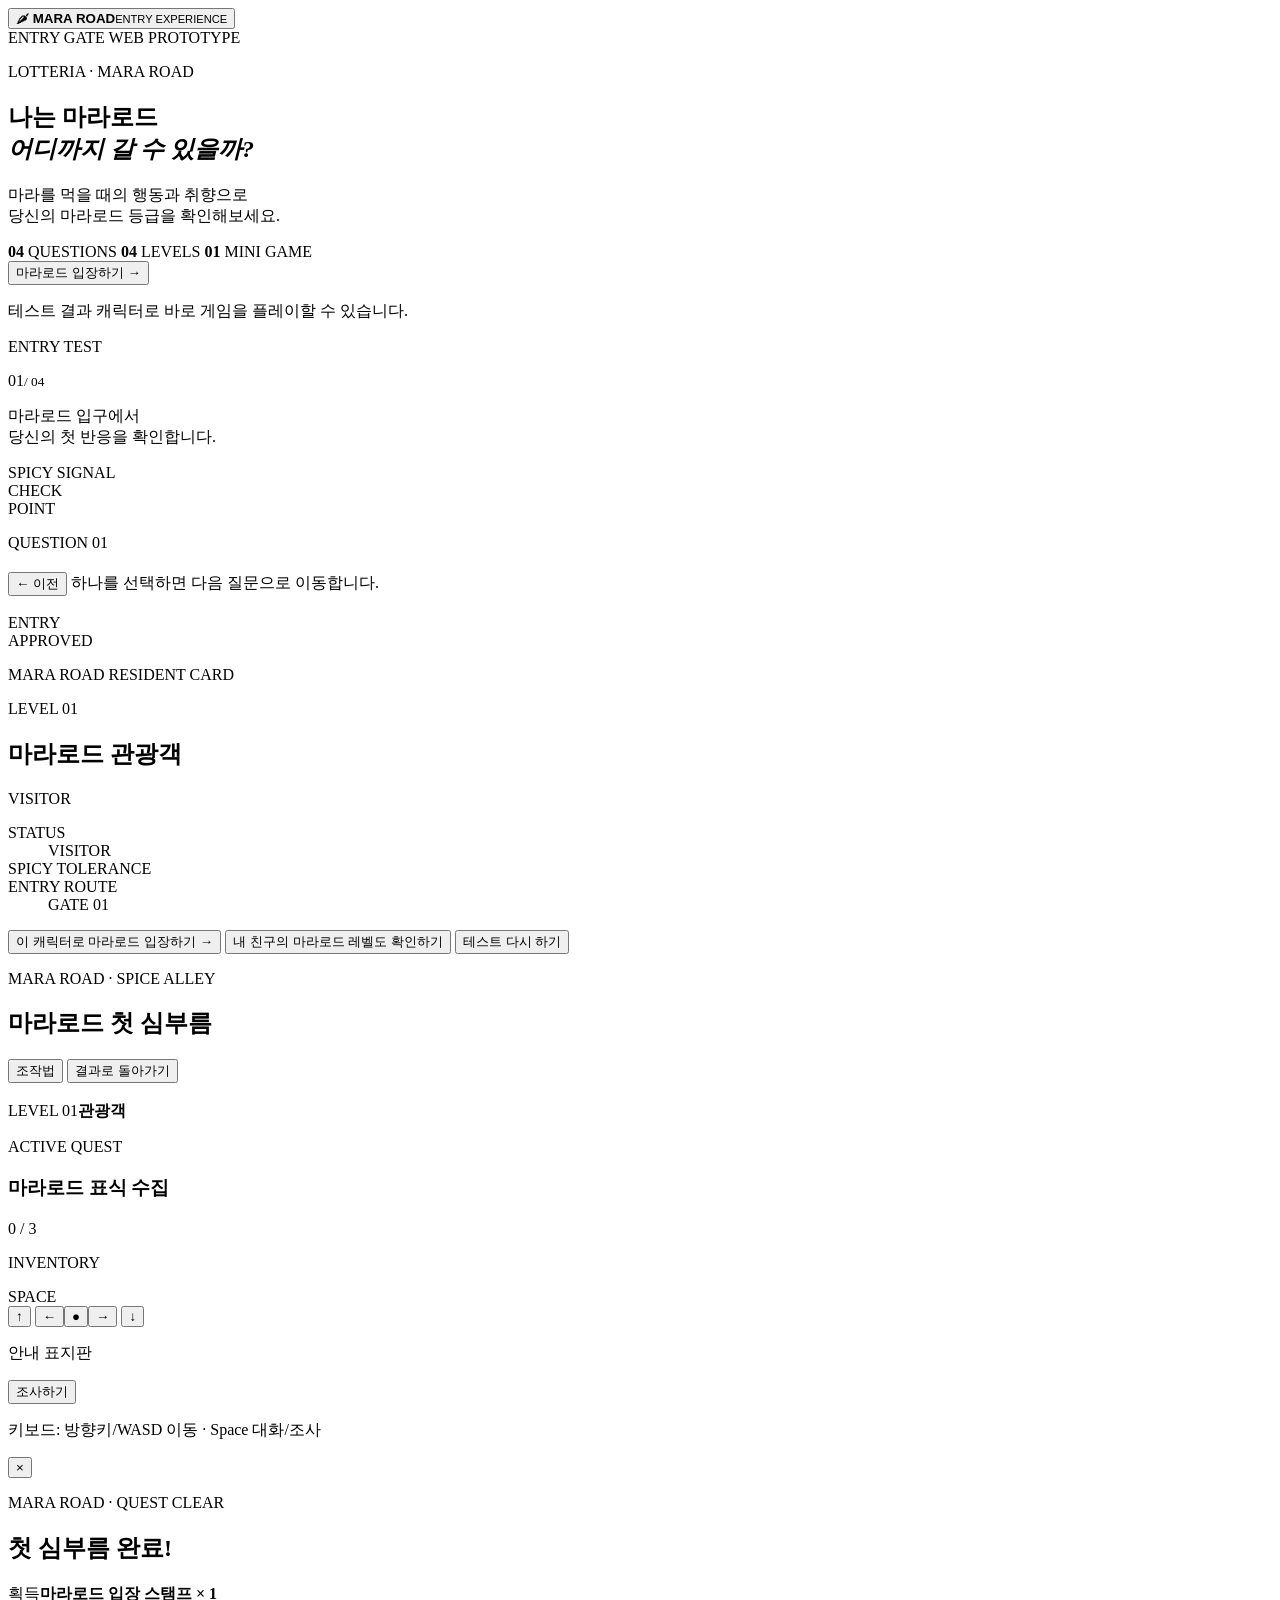
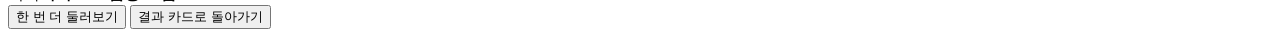
==== mara-road/index.html @ 99ba0448 "Add Mara Road test and game entry page" ====
<!doctype html>
<html lang="ko">
<head>
  <meta charset="utf-8" />
  <meta name="viewport" content="width=device-width, initial-scale=1, viewport-fit=cover" />
  <meta name="theme-color" content="#210a0a" />
  <meta name="description" content="롯데리아 마라로드 세계관을 테스트와 미니 RPG로 확장한 인터랙티브 프로토타입" />
  <title>마라로드 입장 테스트</title>
  <link rel="icon" href="./icon.svg" type="image/svg+xml" />
  <link rel="stylesheet" href="./styles.css" />
</head>
<body>
  <div class="ambient" aria-hidden="true">
    <span class="ambient__orb ambient__orb--a"></span>
    <span class="ambient__orb ambient__orb--b"></span>
    <span class="ambient__grain"></span>
  </div>

  <main class="app-shell" id="app">
    <header class="topbar">
      <button class="brand" id="brandHome" type="button" aria-label="마라로드 시작 화면으로 이동">
        <span class="brand__mark" aria-hidden="true">🌶</span>
        <span class="brand__text"><b>MARA ROAD</b><small>ENTRY EXPERIENCE</small></span>
      </button>
      <div class="topbar__meta">
        <span id="topStage">ENTRY GATE</span>
        <span class="topbar__dot" aria-hidden="true"></span>
        <span id="soundLabel">WEB PROTOTYPE</span>
      </div>
    </header>

    <section class="screen screen--active" id="screenIntro" data-screen="intro" aria-labelledby="introTitle">
      <div class="hero">
        <div class="hero__city" aria-hidden="true">
          <div class="hero__signs hero__signs--left"><i></i><i></i><i></i></div>
          <div class="hero__signs hero__signs--right"><i></i><i></i><i></i></div>
          <div class="hero__lanterns"><i></i><i></i><i></i><i></i></div>
          <div class="hero__road"></div>
          <div class="hero__gate"></div>
        </div>

        <div class="hero__content">
          <p class="eyebrow">LOTTERIA · MARA ROAD</p>
          <h1 id="introTitle">나는 마라로드<br /><em>어디까지 갈 수 있을까?</em></h1>
          <p class="hero__lead">마라를 먹을 때의 행동과 취향으로<br />당신의 마라로드 등급을 확인해보세요.</p>

          <div class="hero__status" aria-label="테스트 구성">
            <span><b>04</b> QUESTIONS</span>
            <span><b>04</b> LEVELS</span>
            <span><b>01</b> MINI GAME</span>
          </div>

          <button class="btn btn--primary btn--hero" id="startTest" type="button">
            <span>마라로드 입장하기</span>
            <span aria-hidden="true">→</span>
          </button>
          <p class="hero__hint">테스트 결과 캐릭터로 바로 게임을 플레이할 수 있습니다.</p>
        </div>
      </div>
    </section>

    <section class="screen" id="screenQuiz" data-screen="quiz" aria-labelledby="quizQuestion">
      <div class="quiz-layout">
        <aside class="quiz-rail" aria-label="테스트 진행 상황">
          <p class="eyebrow">ENTRY TEST</p>
          <div class="quiz-rail__step"><span id="questionIndexLabel">01</span><small>/ 04</small></div>
          <div class="progress-track" aria-hidden="true"><i id="progressBar"></i></div>
          <p id="quizRailCopy">마라로드 입구에서<br />당신의 첫 반응을 확인합니다.</p>
          <div class="spice-meter" aria-label="현재 응답 강도">
            <span>SPICY SIGNAL</span>
            <div><i id="spiceSignal1"></i><i id="spiceSignal2"></i><i id="spiceSignal3"></i><i id="spiceSignal4"></i><i id="spiceSignal5"></i></div>
          </div>
        </aside>

        <article class="quiz-card">
          <div class="quiz-card__stamp" aria-hidden="true">CHECK<br />POINT</div>
          <p class="quiz-card__number" id="questionNumber">QUESTION 01</p>
          <h2 id="quizQuestion"></h2>
          <div class="answers" id="answers" role="group" aria-label="답변 선택"></div>
          <div class="quiz-card__footer">
            <button class="text-btn" id="quizBack" type="button">← 이전</button>
            <span>하나를 선택하면 다음 질문으로 이동합니다.</span>
          </div>
        </article>
      </div>
    </section>

    <section class="screen" id="screenResult" data-screen="result" aria-labelledby="resultTitle">
      <div class="result-layout">
        <div class="result-portrait-wrap">
          <div class="result-aura" aria-hidden="true"></div>
          <img class="result-portrait" id="resultPortrait" alt="" />
          <div class="result-seal" id="resultSeal" aria-hidden="true">ENTRY<br />APPROVED</div>
        </div>

        <article class="result-card" id="residentCard">
          <p class="eyebrow">MARA ROAD RESIDENT CARD</p>
          <div class="result-card__heading">
            <div>
              <span class="level-chip" id="resultLevel">LEVEL 01</span>
              <h2 id="resultTitle">마라로드 관광객</h2>
            </div>
            <span class="result-card__code" id="resultCode">VISITOR</span>
          </div>

          <p class="result-description" id="resultDescription"></p>

          <dl class="result-stats">
            <div><dt>STATUS</dt><dd id="resultStatus">VISITOR</dd></div>
            <div><dt>SPICY TOLERANCE</dt><dd><span class="tolerance" id="toleranceBars" aria-label="매운맛 적응도"></span></dd></div>
            <div><dt>ENTRY ROUTE</dt><dd id="resultRoute">GATE 01</dd></div>
          </dl>

          <div class="result-actions">
            <button class="btn btn--primary" id="enterGame" type="button">이 캐릭터로 마라로드 입장하기 <span aria-hidden="true">→</span></button>
            <button class="btn btn--ghost" id="shareTest" type="button">내 친구의 마라로드 레벨도 확인하기</button>
            <button class="text-btn" id="restartTest" type="button">테스트 다시 하기</button>
          </div>
          <p class="share-feedback" id="shareFeedback" role="status" aria-live="polite"></p>
        </article>
      </div>
    </section>

    <section class="screen" id="screenGame" data-screen="game" aria-labelledby="gameTitle">
      <div class="game-top">
        <div>
          <p class="eyebrow">MARA ROAD · SPICE ALLEY</p>
          <h2 id="gameTitle">마라로드 첫 심부름</h2>
        </div>
        <div class="game-top__actions">
          <button class="btn btn--compact btn--ghost" id="gameHelp" type="button">조작법</button>
          <button class="btn btn--compact btn--ghost" id="exitGame" type="button">결과로 돌아가기</button>
        </div>
      </div>

      <div class="game-layout">
        <aside class="game-hud">
          <div class="hud-profile">
            <img id="hudPortrait" alt="" />
            <div><span id="hudLevel">LEVEL 01</span><b id="hudName">관광객</b></div>
          </div>

          <div class="quest-box">
            <p>ACTIVE QUEST</p>
            <h3 id="questTitle">마라로드 표식 수집</h3>
            <p id="questCopy"></p>
            <div class="quest-progress"><span id="questProgressText">0 / 3</span><div><i id="questProgressBar"></i></div></div>
          </div>

          <div class="inventory-box">
            <p>INVENTORY</p>
            <div class="inventory-slot" id="inventorySlots" aria-label="수집한 아이템"></div>
          </div>
        </aside>

        <div class="game-stage-wrap">
          <div class="game-stage" id="gameStage" tabindex="0" role="application" aria-label="마라로드 미니 게임 맵">
            <div class="map-grid" id="mapGrid" aria-hidden="true"></div>
            <div class="map-props" id="mapProps" aria-hidden="true"></div>
            <div class="player" id="player" aria-label="플레이어 캐릭터"></div>
            <div class="interact-hint" id="interactHint" aria-hidden="true">SPACE</div>
          </div>

          <div class="mobile-controls" aria-label="터치 이동 버튼">
            <span></span><button type="button" data-move="up" aria-label="위로 이동">↑</button><span></span>
            <button type="button" data-move="left" aria-label="왼쪽으로 이동">←</button><button type="button" id="interactMobile" aria-label="대화 또는 조사">●</button><button type="button" data-move="right" aria-label="오른쪽으로 이동">→</button>
            <span></span><button type="button" data-move="down" aria-label="아래로 이동">↓</button><span></span>
          </div>
        </div>

        <aside class="dialogue-panel">
          <p class="dialogue-panel__label" id="dialogueSpeaker">안내 표지판</p>
          <div class="dialogue-panel__body" id="dialogueText" aria-live="polite"></div>
          <button class="btn btn--compact btn--primary" id="interactButton" type="button">조사하기</button>
          <p class="dialogue-panel__tip">키보드: 방향키/WASD 이동 · Space 대화/조사</p>
        </aside>
      </div>
    </section>
  </main>

  <div class="modal" id="gameModal" aria-hidden="true" role="dialog" aria-modal="true" aria-labelledby="modalTitle">
    <div class="modal__backdrop"></div>
    <article class="modal__card">
      <button class="modal__close" id="closeModal" type="button" aria-label="닫기">×</button>
      <p class="eyebrow">MARA ROAD · QUEST CLEAR</p>
      <h2 id="modalTitle">첫 심부름 완료!</h2>
      <div class="modal__portrait" id="modalSprite"></div>
      <p id="modalCopy"></p>
      <div class="modal__reward"><span>획득</span><b>마라로드 입장 스탬프 × 1</b></div>
      <button class="btn btn--primary" id="playAgain" type="button">한 번 더 둘러보기</button>
      <button class="text-btn" id="backToResultFromModal" type="button">결과 카드로 돌아가기</button>
    </article>
  </div>

  <div class="toast" id="toast" role="status" aria-live="polite"></div>

  <script src="./app.js"></script>
</body>
</html>
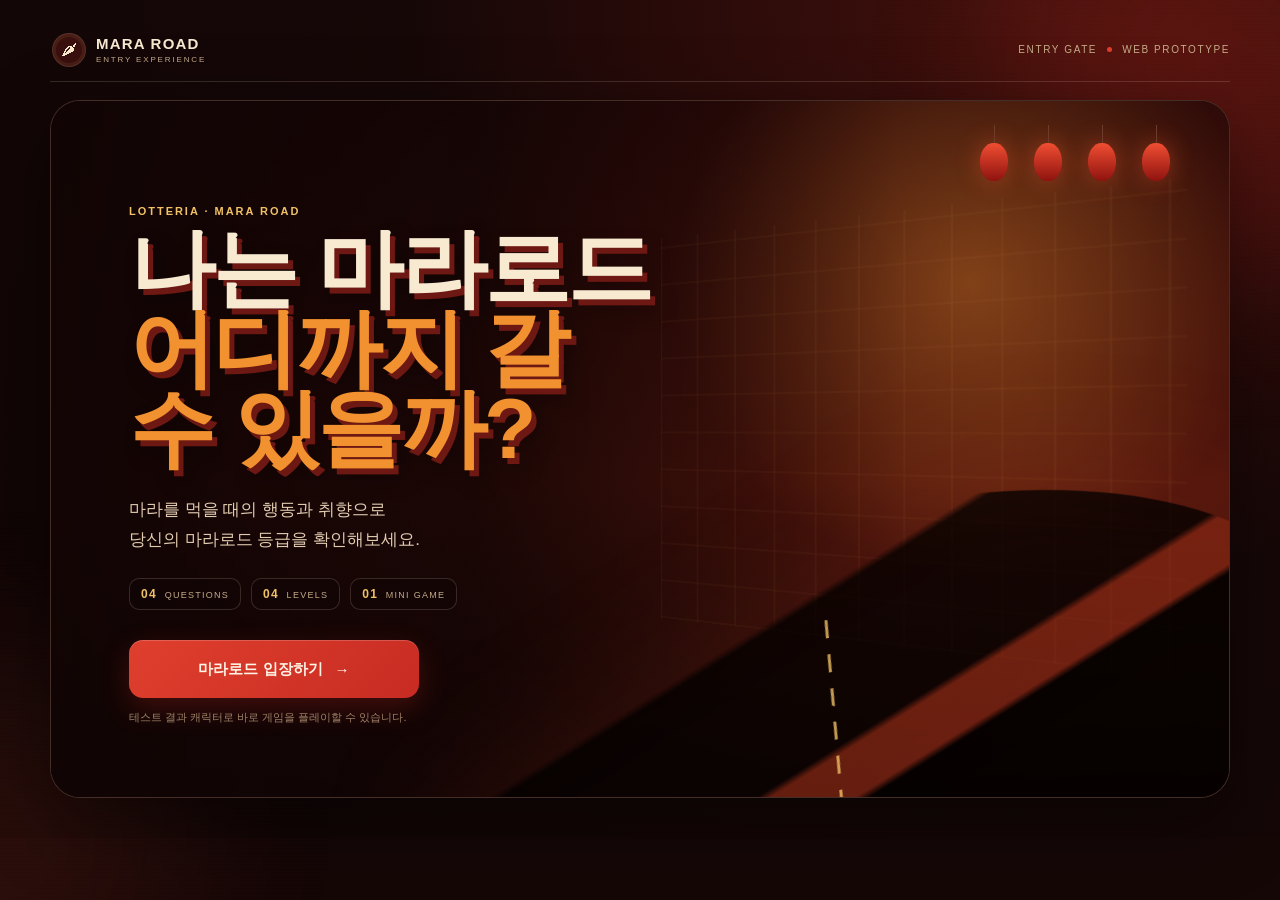
==== commit 48925b4e: "Remove unfinished intro decorative structures" ====
--- a/mara-road/index.html
+++ b/mara-road/index.html
@@ -32,11 +32,8 @@
     <section class="screen screen--active" id="screenIntro" data-screen="intro" aria-labelledby="introTitle">
       <div class="hero">
         <div class="hero__city" aria-hidden="true">
-          <div class="hero__signs hero__signs--left"><i></i><i></i><i></i></div>
-          <div class="hero__signs hero__signs--right"><i></i><i></i><i></i></div>
           <div class="hero__lanterns"><i></i><i></i><i></i><i></i></div>
           <div class="hero__road"></div>
-          <div class="hero__gate"></div>
         </div>
 
         <div class="hero__content">
--- a/mara-road/styles.css
+++ b/mara-road/styles.css
@@ -0,0 +1,140 @@
+:root{
+  --ink:#f7ead1;
+  --muted:#c6ad8a;
+  --bg:#160707;
+  --panel:#25100e;
+  --panel-2:#34150f;
+  --red:#df3f2d;
+  --red-2:#a8231f;
+  --orange:#f2912f;
+  --gold:#f0c166;
+  --green:#467362;
+  --line:rgba(255,231,199,.16);
+  --shadow:0 24px 80px rgba(0,0,0,.45);
+  --radius:24px;
+  --display:Impact,"Arial Narrow","Noto Sans KR",sans-serif;
+  --sans:"Pretendard","Noto Sans KR","Apple SD Gothic Neo",Arial,sans-serif;
+}
+*{box-sizing:border-box}
+html{background:var(--bg);color-scheme:dark}
+body{margin:0;min-height:100%;background:radial-gradient(circle at 80% 0%,#41100c 0,#160707 46%,#100505 100%);font-family:var(--sans);color:var(--ink);overflow-x:hidden}
+button{font:inherit}
+button:focus-visible,[tabindex]:focus-visible{outline:3px solid var(--gold);outline-offset:3px}
+button{cursor:pointer}
+.ambient{position:fixed;inset:0;pointer-events:none;overflow:hidden;z-index:0}
+.ambient__orb{position:absolute;border-radius:999px;filter:blur(80px);opacity:.25}
+.ambient__orb--a{width:420px;height:420px;right:-160px;top:-140px;background:#c52b20}
+.ambient__orb--b{width:360px;height:360px;left:-180px;bottom:-120px;background:#6d281b}
+.ambient__grain{position:absolute;inset:0;opacity:.14;background-image:repeating-linear-gradient(0deg,rgba(255,255,255,.025) 0 1px,transparent 1px 4px)}
+.app-shell{position:relative;z-index:1;width:min(1180px,calc(100% - 28px));margin:0 auto;padding:18px 0 40px}
+.topbar{height:64px;display:flex;align-items:center;justify-content:space-between;border-bottom:1px solid var(--line);margin-bottom:18px}
+.brand{display:inline-flex;align-items:center;gap:10px;background:transparent;border:0;color:var(--ink);padding:6px 2px}
+.brand__mark{width:34px;height:34px;display:grid;place-items:center;border:1px solid var(--line);border-radius:50%;background:#3a100e;box-shadow:inset 0 0 0 3px rgba(240,193,102,.08)}
+.brand__text{display:flex;flex-direction:column;align-items:flex-start;line-height:1}
+.brand__text b{font-family:var(--display);letter-spacing:.08em;font-size:15px}
+.brand__text small{font-size:8px;letter-spacing:.23em;color:var(--muted);margin-top:5px}
+.topbar__meta{display:flex;align-items:center;gap:10px;font-size:10px;letter-spacing:.16em;color:var(--muted)}
+.topbar__dot{width:5px;height:5px;border-radius:50%;background:var(--red)}
+.screen{display:none;animation:screenIn .45s ease both}
+.screen--active{display:block}
+@keyframes screenIn{from{opacity:0;transform:translateY(8px)}to{opacity:1;transform:none}}
+.eyebrow{margin:0 0 12px;color:var(--gold);font-size:11px;font-weight:800;letter-spacing:.18em;text-transform:uppercase}
+.btn{border:0;border-radius:14px;min-height:48px;padding:13px 18px;display:inline-flex;align-items:center;justify-content:center;gap:12px;font-weight:800;transition:.2s ease;white-space:normal;text-align:center}
+.btn--primary{background:linear-gradient(135deg,var(--red),#c72b22);color:#fff3e5;box-shadow:0 10px 28px rgba(207,44,34,.25),inset 0 1px rgba(255,255,255,.18)}
+.btn--primary:hover{transform:translateY(-1px);filter:brightness(1.06)}
+.btn--ghost{background:rgba(255,239,215,.045);border:1px solid var(--line);color:var(--ink)}
+.btn--ghost:hover{background:rgba(255,239,215,.08)}
+.btn--compact{min-height:38px;padding:8px 12px;font-size:12px;border-radius:10px}
+.text-btn{background:transparent;border:0;color:var(--muted);padding:8px 4px;font-size:12px}
+.text-btn:hover{color:var(--ink)}
+.hero{position:relative;min-height:690px;border:1px solid var(--line);border-radius:30px;overflow:hidden;background:#210b09;box-shadow:var(--shadow)}
+.hero__city{position:absolute;inset:0;background:linear-gradient(90deg,rgba(16,4,4,.96) 0%,rgba(16,4,4,.82) 36%,rgba(55,13,8,.22) 72%,rgba(84,22,10,.1) 100%),radial-gradient(circle at 78% 26%,rgba(238,144,47,.48),transparent 28%),linear-gradient(180deg,#2a0908 0,#51150c 55%,#100505 100%)}
+.hero__city:before{content:"";position:absolute;right:6%;top:16%;width:46%;height:62%;opacity:.55;background:repeating-linear-gradient(90deg,rgba(245,170,66,.08) 0 2px,transparent 2px 48px),repeating-linear-gradient(0deg,rgba(245,170,66,.06) 0 2px,transparent 2px 42px);transform:perspective(600px) rotateY(-18deg)}
+.hero__road{position:absolute;right:-10%;bottom:-25%;width:78%;height:66%;border-radius:50% 45% 0 0;transform:rotate(-12deg);background:linear-gradient(160deg,transparent 0 28%,rgba(0,0,0,.75) 29% 47%,rgba(145,43,22,.55) 48% 54%,rgba(0,0,0,.88) 55% 100%);filter:drop-shadow(0 -20px 60px rgba(225,73,37,.17))}
+.hero__road:after{content:"";position:absolute;left:44%;top:21%;width:3px;height:68%;background:repeating-linear-gradient(to bottom,var(--gold) 0 18px,transparent 18px 34px);transform:rotate(7deg);opacity:.8}
+.hero__gate{position:absolute;right:16%;top:21%;width:29%;height:42%;border:14px solid rgba(225,65,39,.8);border-bottom-width:20px;box-shadow:0 0 0 8px rgba(83,16,10,.85),0 0 40px rgba(242,145,47,.2)}
+.hero__gate:before,.hero__gate:after{content:"";position:absolute;top:-35px;width:30%;height:35px;background:#a32c1f;border:5px solid #4b0d09}
+.hero__gate:before{left:-14px}.hero__gate:after{right:-14px}
+.hero__lanterns{position:absolute;right:5%;top:6%;display:flex;gap:26px}
+.hero__lanterns i{display:block;width:28px;height:38px;border-radius:48%;background:linear-gradient(#f04e32,#8f130f);box-shadow:0 0 24px rgba(244,85,45,.45);position:relative}
+.hero__lanterns i:before{content:"";position:absolute;left:50%;top:-18px;width:1px;height:18px;background:#6d3c2a}
+.hero__signs{position:absolute;top:20%;display:grid;gap:18px}
+.hero__signs--left{left:3%}.hero__signs--right{right:3%;top:45%}
+.hero__signs i{display:block;width:72px;height:120px;border:1px solid rgba(246,189,93,.28);background:linear-gradient(180deg,rgba(193,38,24,.7),rgba(80,14,10,.8));box-shadow:inset 0 0 0 5px rgba(20,5,5,.5),0 0 24px rgba(232,62,34,.18)}
+.hero__signs--right i{width:54px;height:84px}
+.hero__content{position:relative;z-index:2;width:min(620px,61%);padding:104px 0 72px 78px}
+.hero h1{margin:0;font-family:var(--display);font-size:clamp(48px,7vw,86px);line-height:.93;letter-spacing:-.03em;text-shadow:5px 6px 0 #6d1812,9px 11px 20px rgba(0,0,0,.35)}
+.hero h1 em{font-style:normal;color:var(--orange)}
+.hero__lead{margin:26px 0 24px;color:#e2cbb0;font-size:17px;line-height:1.75}
+.hero__status{display:flex;flex-wrap:wrap;gap:10px;margin:0 0 30px}
+.hero__status span{border:1px solid var(--line);background:rgba(16,4,4,.5);padding:8px 11px;border-radius:10px;font-size:9px;letter-spacing:.14em;color:var(--muted)}
+.hero__status b{color:var(--gold);font-size:12px;margin-right:4px}
+.btn--hero{min-width:290px;min-height:58px;font-size:15px}
+.hero__hint{font-size:11px;color:#9f8267;margin:12px 0 0}
+.quiz-layout{display:grid;grid-template-columns:270px minmax(0,1fr);gap:18px;align-items:stretch}
+.quiz-rail,.quiz-card,.result-card,.game-hud,.dialogue-panel{border:1px solid var(--line);background:linear-gradient(180deg,rgba(49,19,14,.95),rgba(27,9,8,.96));border-radius:var(--radius);box-shadow:var(--shadow)}
+.quiz-rail{padding:34px;min-height:620px;display:flex;flex-direction:column}
+.quiz-rail__step{font-family:var(--display);font-size:72px;line-height:1;color:var(--red)}
+.quiz-rail__step small{font-family:var(--sans);font-size:14px;color:var(--muted);margin-left:4px}
+.progress-track{height:5px;background:rgba(255,255,255,.07);border-radius:99px;overflow:hidden;margin:20px 0}
+.progress-track i{display:block;height:100%;width:25%;background:linear-gradient(90deg,var(--red),var(--orange));transition:width .3s ease}
+.quiz-rail>p:not(.eyebrow){font-size:13px;line-height:1.7;color:var(--muted)}
+.spice-meter{margin-top:auto;padding-top:24px;border-top:1px solid var(--line)}
+.spice-meter>span{font-size:9px;letter-spacing:.16em;color:var(--muted)}
+.spice-meter>div{display:flex;gap:5px;margin-top:10px}
+.spice-meter i{width:28px;height:8px;border-radius:99px;background:#4b241c;transition:.25s}.spice-meter i.is-on{background:linear-gradient(90deg,var(--red),var(--orange));box-shadow:0 0 12px rgba(236,76,40,.25)}
+.quiz-card{position:relative;min-height:620px;padding:70px clamp(28px,6vw,76px);overflow:hidden}
+.quiz-card:before{content:"";position:absolute;inset:0;pointer-events:none;background:radial-gradient(circle at 90% 10%,rgba(230,72,40,.13),transparent 22%),linear-gradient(135deg,transparent 0 72%,rgba(255,255,255,.02) 72%)}
+.quiz-card__stamp{position:absolute;right:32px;top:28px;width:72px;height:72px;border:2px solid rgba(223,63,45,.38);border-radius:50%;display:grid;place-items:center;text-align:center;font-size:8px;letter-spacing:.12em;color:rgba(239,112,79,.55);transform:rotate(12deg)}
+.quiz-card__number{margin:0 0 18px;color:var(--orange);font-size:11px;font-weight:900;letter-spacing:.18em}
+.quiz-card h2{max-width:720px;margin:0 0 40px;font-size:clamp(28px,4vw,46px);line-height:1.3;letter-spacing:-.04em}
+.answers{display:grid;gap:12px;max-width:760px}
+.answer{position:relative;width:100%;border:1px solid var(--line);background:rgba(255,245,224,.035);color:var(--ink);text-align:left;border-radius:15px;padding:18px 56px 18px 18px;transition:.2s ease;min-height:62px;line-height:1.45}
+.answer:hover{border-color:rgba(242,145,47,.55);background:rgba(242,145,47,.08);transform:translateX(3px)}
+.answer__key{display:inline-grid;place-items:center;width:27px;height:27px;border-radius:8px;margin-right:12px;background:#4a1711;color:var(--gold);font-size:11px;font-weight:900}
+.answer:after{content:"→";position:absolute;right:20px;top:50%;transform:translateY(-50%);color:#805b44}
+.quiz-card__footer{display:flex;align-items:center;justify-content:space-between;gap:14px;margin-top:34px;padding-top:20px;border-top:1px solid var(--line);color:#856c58;font-size:10px}
+.result-layout{display:grid;grid-template-columns:minmax(330px,.88fr) minmax(0,1.12fr);gap:18px;align-items:stretch}
+.result-portrait-wrap{position:relative;min-height:650px;border:1px solid var(--line);border-radius:var(--radius);overflow:hidden;background:radial-gradient(circle at 50% 33%,#732016 0,#2a0d0a 42%,#130605 78%);box-shadow:var(--shadow);display:flex;align-items:flex-end;justify-content:center}
+.result-portrait-wrap:before{content:"";position:absolute;left:10%;right:10%;bottom:7%;height:18%;background:radial-gradient(ellipse,rgba(0,0,0,.68),transparent 70%)}
+.result-aura{position:absolute;width:440px;height:440px;top:11%;border-radius:50%;border:1px solid rgba(241,193,102,.15);box-shadow:0 0 0 24px rgba(241,193,102,.025),0 0 0 50px rgba(241,193,102,.02)}
+.result-portrait{position:relative;z-index:2;width:min(88%,510px);height:88%;object-fit:contain;object-position:center bottom;filter:drop-shadow(0 25px 26px rgba(0,0,0,.5))}
+.result-seal{position:absolute;z-index:3;right:28px;bottom:28px;width:98px;height:98px;border:3px solid rgba(239,84,53,.65);border-radius:50%;display:grid;place-items:center;text-align:center;font-family:var(--display);letter-spacing:.08em;color:#f06d4d;transform:rotate(-12deg);background:rgba(34,8,7,.5)}
+.result-card{min-height:650px;padding:54px clamp(28px,5vw,62px)}
+.result-card__heading{display:flex;align-items:flex-end;justify-content:space-between;gap:18px;border-bottom:1px solid var(--line);padding-bottom:24px}
+.level-chip{display:inline-block;background:var(--red);color:white;font-size:10px;font-weight:900;letter-spacing:.15em;padding:7px 9px;border-radius:8px;margin-bottom:10px}
+.result-card h2{font-size:clamp(35px,5vw,58px);margin:0;letter-spacing:-.05em}.result-card__code{font-family:var(--display);font-size:18px;letter-spacing:.08em;color:#805e49}
+.result-description{margin:28px 0 30px;font-size:16px;line-height:1.8;color:#e4ccb1;white-space:pre-line}
+.result-stats{display:grid;gap:0;margin:0;border-top:1px solid var(--line)}
+.result-stats>div{display:grid;grid-template-columns:150px minmax(0,1fr);gap:16px;padding:16px 0;border-bottom:1px solid var(--line)}
+.result-stats dt{font-size:9px;letter-spacing:.14em;color:var(--muted)}.result-stats dd{margin:0;font-size:12px;font-weight:800;letter-spacing:.06em}
+.tolerance{display:flex;gap:5px}.tolerance i{display:block;width:26px;height:8px;border-radius:99px;background:#4c241d}.tolerance i.is-on{background:linear-gradient(90deg,var(--red),var(--orange))}
+.result-actions{display:grid;gap:10px;margin-top:28px}.share-feedback{min-height:18px;font-size:11px;color:var(--gold);margin:8px 0 0}
+.game-top{display:flex;align-items:end;justify-content:space-between;gap:18px;margin:18px 2px}.game-top h2{font-size:clamp(28px,4vw,44px);margin:0}.game-top__actions{display:flex;gap:8px;flex-wrap:wrap}
+.game-layout{display:grid;grid-template-columns:220px minmax(0,1fr) 240px;gap:14px;align-items:start}
+.game-hud,.dialogue-panel{padding:18px;min-height:560px}
+.hud-profile{display:flex;align-items:center;gap:10px;padding-bottom:16px;border-bottom:1px solid var(--line)}
+.hud-profile img{width:58px;height:58px;object-fit:contain;border-radius:13px;background:#3a1511;border:1px solid var(--line)}
+.hud-profile span{display:block;font-size:8px;letter-spacing:.12em;color:var(--orange)}.hud-profile b{display:block;font-size:16px;margin-top:4px}
+.quest-box,.inventory-box{margin-top:16px;padding:16px;border-radius:16px;background:rgba(255,240,214,.035);border:1px solid rgba(255,231,199,.08)}
+.quest-box>p:first-child,.inventory-box>p:first-child{font-size:8px;letter-spacing:.15em;color:var(--orange);font-weight:900;margin:0 0 8px}
+.quest-box h3{font-size:15px;margin:0 0 8px}.quest-box>p{font-size:11px;line-height:1.55;color:var(--muted)}
+.quest-progress{margin-top:14px}.quest-progress>span{font-size:10px;color:var(--gold)}.quest-progress>div{margin-top:7px;height:5px;border-radius:99px;background:#3b1b15;overflow:hidden}.quest-progress i{display:block;height:100%;width:0;background:linear-gradient(90deg,var(--red),var(--orange));transition:width .25s}
+.inventory-slot{display:flex;flex-wrap:wrap;gap:7px}.inventory-slot i{width:38px;height:38px;border-radius:10px;display:grid;place-items:center;background:#30130f;border:1px solid var(--line);font-style:normal;font-size:20px}
+.game-stage-wrap{min-width:0}.game-stage{position:relative;width:100%;aspect-ratio:16/11;min-height:470px;overflow:hidden;border:1px solid var(--line);border-radius:22px;background:linear-gradient(#6c3823 0 18%,#985d38 18% 100%);box-shadow:var(--shadow);touch-action:none}
+.map-grid{position:absolute;inset:0;background-color:#815237;background-image:linear-gradient(rgba(255,255,255,.035) 1px,transparent 1px),linear-gradient(90deg,rgba(255,255,255,.035) 1px,transparent 1px),linear-gradient(45deg,transparent 47%,rgba(72,34,20,.14) 48% 52%,transparent 53%);background-size:9.0909% 14.2857%,9.0909% 14.2857%,80px 80px}
+.map-grid:before{content:"";position:absolute;left:0;right:0;top:0;height:21%;background:linear-gradient(#3a1712,#552217);border-bottom:8px solid #2a100d;box-shadow:0 8px 30px rgba(0,0,0,.25)}
+.map-grid:after{content:"";position:absolute;left:10%;right:12%;bottom:10%;height:18%;border-radius:48%;background:rgba(88,44,28,.32);filter:blur(2px)}
+.prop{position:absolute;display:grid;place-items:center;transform:translate(-50%,-50%);user-select:none;filter:drop-shadow(0 7px 5px rgba(0,0,0,.28));z-index:2}.prop--wall{font-size:54px}.prop--small{font-size:34px}.prop--npc{font-size:44px}.prop--item{font-size:31px;animation:itemBob 1.2s ease-in-out infinite alternate}.prop--done{opacity:.15;filter:grayscale(1)}
+@keyframes itemBob{to{transform:translate(-50%,-57%)}}
+.player{position:absolute;width:54px;height:64px;left:0;top:0;z-index:6;transform:translate(-50%,-58%);transition:left .12s linear,top .12s linear;filter:drop-shadow(0 8px 7px rgba(0,0,0,.35))}.player__body{position:absolute;left:7px;top:13px;width:40px;height:43px;border:4px solid #25100c;border-radius:45% 45% 35% 35%;background:var(--avatar-base,#f5ddc0);box-shadow:inset 0 -14px 0 var(--avatar-accent,#df3f2d)}.player__body:before{content:"";position:absolute;left:10px;top:12px;width:5px;height:5px;border-radius:50%;background:#25100c;box-shadow:13px 0 0 #25100c}.player__body:after{content:"";position:absolute;left:8px;top:-14px;width:22px;height:10px;background:var(--avatar-hat,#d93b2d);border:3px solid #25100c;border-radius:12px 12px 5px 5px}.player__pack{position:absolute;right:0;top:26px;width:13px;height:25px;border:3px solid #25100c;border-radius:5px;background:var(--avatar-pack,#c48b42)}
+.player[data-avatar="resident"] .player__body:after{width:30px;height:5px;left:2px;background:#20100d;border-radius:50%;box-shadow:0 -7px 0 2px #20100d}.player[data-avatar="local"] .player__body:after{width:32px;height:8px;left:0;background:#20100d;border-radius:50%;box-shadow:-8px -4px 0 1px #20100d,8px -4px 0 1px #20100d}.player[data-avatar="explorer"] .player__body:after{background:#a76028;box-shadow:0 -6px 0 2px #2a1710}.player.is-walking .player__body{animation:walkBob .18s ease alternate infinite}@keyframes walkBob{to{transform:translateY(-3px)}}
+.interact-hint{position:absolute;z-index:8;display:none;padding:5px 7px;border-radius:7px;background:#1c0807;border:1px solid var(--line);font-size:8px;letter-spacing:.12em;color:var(--gold);pointer-events:none}.interact-hint.is-visible{display:block}
+.mobile-controls{display:none;grid-template-columns:repeat(3,48px);justify-content:center;gap:5px;margin-top:12px}.mobile-controls button{width:48px;height:48px;border-radius:12px;background:#2f130f;color:var(--ink);border:1px solid var(--line);font-weight:900}
+.dialogue-panel{display:flex;flex-direction:column}.dialogue-panel__label{font-size:9px;letter-spacing:.14em;color:var(--orange);font-weight:900;margin:0 0 12px}.dialogue-panel__body{min-height:180px;padding:14px 0;font-size:12px;line-height:1.72;color:#ddc7ae}.dialogue-panel__tip{margin-top:auto;padding-top:16px;border-top:1px solid var(--line);font-size:9px;line-height:1.5;color:#7d6352}
+.modal{position:fixed;inset:0;z-index:50;display:none;place-items:center;padding:20px}.modal.is-open{display:grid}.modal__backdrop{position:absolute;inset:0;background:rgba(7,2,2,.8);backdrop-filter:blur(8px)}.modal__card{position:relative;z-index:1;width:min(520px,100%);padding:38px;border-radius:24px;border:1px solid var(--line);background:linear-gradient(180deg,#35130f,#1b0908);box-shadow:0 30px 100px rgba(0,0,0,.65);text-align:center}.modal__close{position:absolute;right:14px;top:12px;width:38px;height:38px;border-radius:50%;background:transparent;border:1px solid var(--line);color:var(--ink);font-size:20px}.modal__portrait{height:130px;display:grid;place-items:center;font-size:76px}.modal__card h2{font-size:36px;margin:8px 0}.modal__card>p:not(.eyebrow){color:var(--muted);line-height:1.7}.modal__reward{display:flex;justify-content:space-between;gap:10px;padding:13px 14px;margin:20px 0;border:1px solid var(--line);border-radius:13px;background:rgba(255,255,255,.03);font-size:11px}.modal__reward span{color:var(--muted)}
+.toast{position:fixed;z-index:80;left:50%;bottom:24px;transform:translate(-50%,20px);opacity:0;pointer-events:none;background:#f4dfbd;color:#32140e;padding:11px 15px;border-radius:12px;font-size:12px;font-weight:800;transition:.25s}.toast.is-visible{opacity:1;transform:translate(-50%,0)}
+@media(max-width:900px){.hero{min-height:650px}.hero__content{width:74%;padding-left:42px}.hero__gate{right:7%;opacity:.65}.quiz-layout,.result-layout{grid-template-columns:1fr}.quiz-rail{min-height:auto;display:grid;grid-template-columns:1fr auto;gap:8px 20px;align-items:end}.quiz-rail__step{font-size:50px}.quiz-rail .progress-track{grid-column:1/-1;width:100%;margin:6px 0}.quiz-rail>p:not(.eyebrow){display:none}.spice-meter{margin:0;padding:0;border:0}.result-portrait-wrap{min-height:520px}.game-layout{grid-template-columns:1fr 220px}.game-hud{grid-column:1/-1;min-height:auto;display:grid;grid-template-columns:220px 1fr 1fr;gap:12px}.hud-profile{border:0;padding:0}.quest-box,.inventory-box{margin:0}.game-stage{min-height:420px}.dialogue-panel{min-height:420px}}
+@media(max-width:680px){.app-shell{width:min(100% - 18px,1180px);padding-top:8px}.topbar{height:56px}.topbar__meta{font-size:8px}.hero{min-height:620px}.hero__content{width:100%;padding:70px 24px 36px}.hero h1{font-size:52px}.hero__lead{font-size:14px}.hero__gate{right:-6%;top:40%;width:46%;height:34%;opacity:.32}.hero__signs--left{display:none}.hero__status{max-width:340px}.btn--hero{width:100%;min-width:0}.quiz-card{min-height:560px;padding:54px 22px 28px}.quiz-card__stamp{right:18px;top:18px;width:58px;height:58px}.quiz-card h2{font-size:29px;padding-right:18px}.quiz-card__footer{align-items:flex-start;flex-direction:column-reverse}.result-portrait-wrap{min-height:420px}.result-card{padding:34px 22px}.result-card__heading{align-items:flex-start;flex-direction:column}.result-stats>div{grid-template-columns:110px 1fr}.game-top{align-items:flex-start;flex-direction:column}.game-layout{grid-template-columns:1fr}.game-hud{display:grid;grid-template-columns:1fr 1fr;gap:10px}.hud-profile{grid-column:1/-1}.game-stage{min-height:360px}.dialogue-panel{min-height:auto}.dialogue-panel__body{min-height:120px}.mobile-controls{display:grid}.dialogue-panel__tip{display:none}}
+@media(max-width:440px){.brand__text small{display:none}.topbar__meta span:last-child,.topbar__dot{display:none}.hero h1{font-size:44px}.hero__status span{font-size:8px}.quiz-rail{padding:20px}.spice-meter{display:none}.result-stats>div{grid-template-columns:1fr;gap:5px}.game-hud{grid-template-columns:1fr}.hud-profile{grid-column:auto}.game-stage{min-height:320px}.modal__card{padding:32px 20px}}
+@media(prefers-reduced-motion:reduce){*,*:before,*:after{animation-duration:.001ms!important;animation-iteration-count:1!important;scroll-behavior:auto!important;transition-duration:.001ms!important}}
